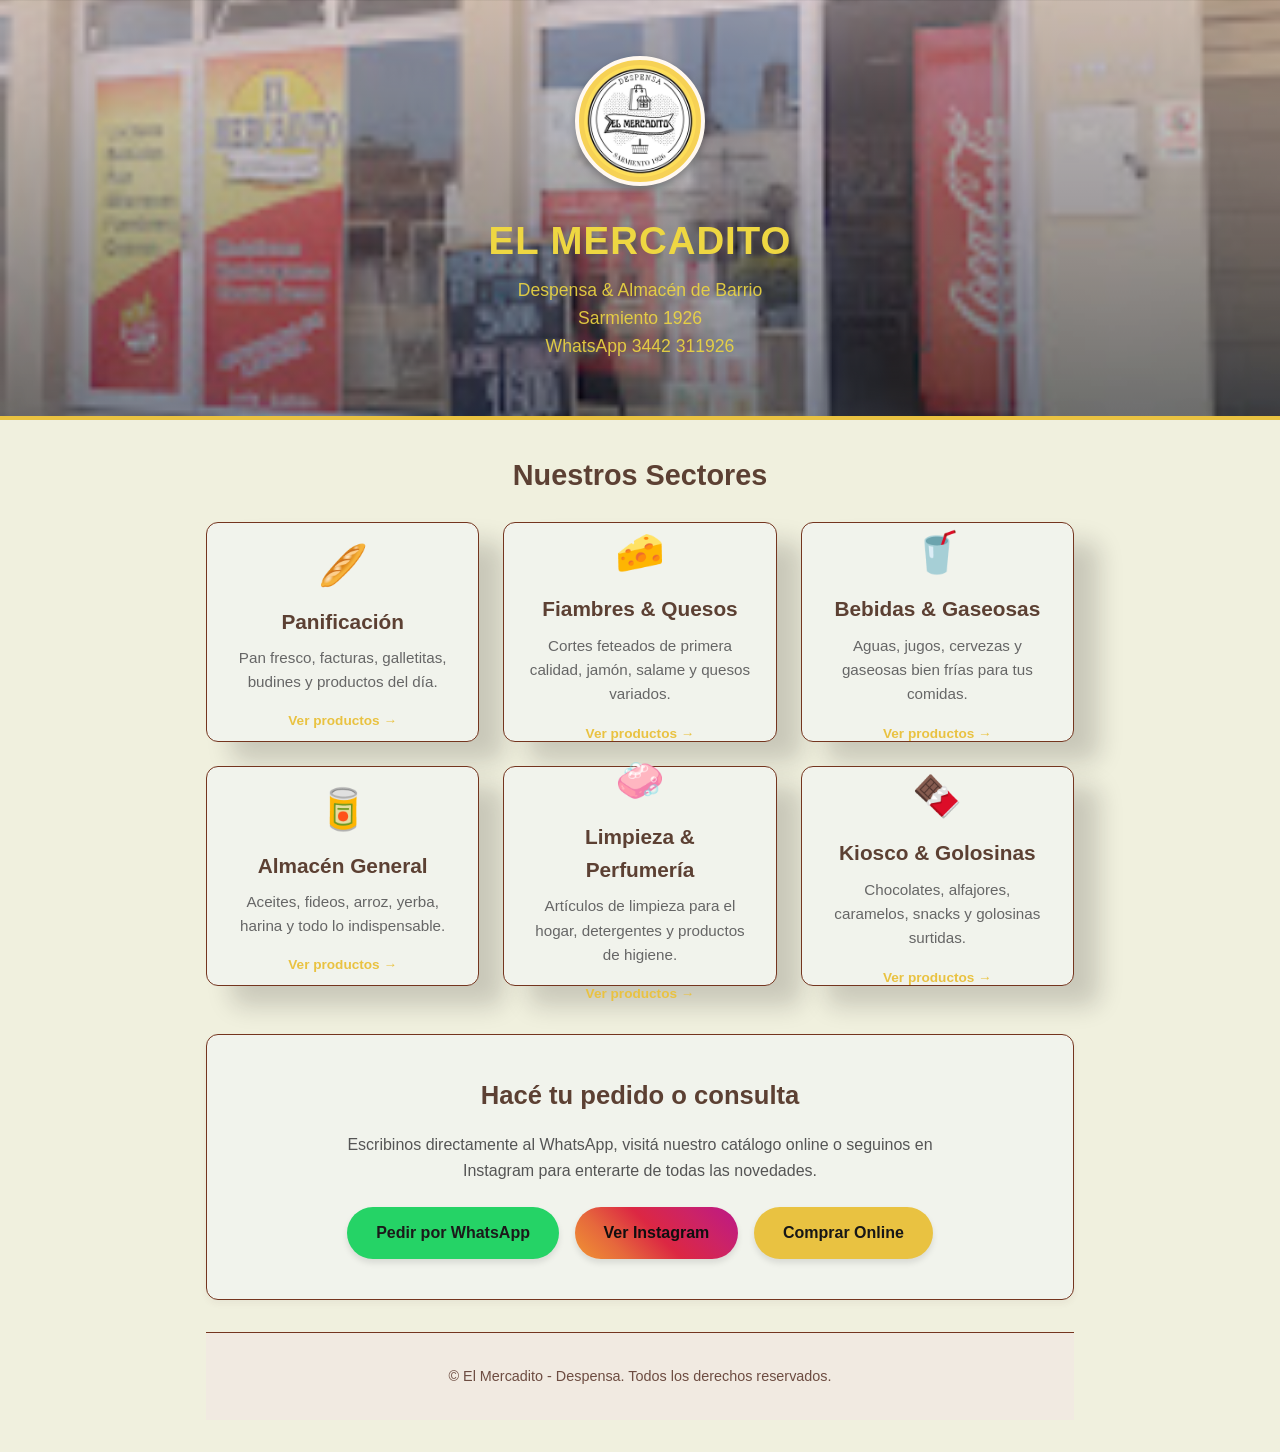
==== index.html @ 83c2efc7 "empezando proyecto" ====
<!DOCTYPE html>
<html lang="es">
<head>
  <meta charset="UTF-8">
  <meta name="viewport" content="width=device-width, initial-scale=1.0">
  <title>El Mercadito - Despensa & Almacén</title>
  <link rel="stylesheet" href="estilos.css">
</head>

<body>
  <header>
    <div class="logo-container">
      <img src="./imagenes/logo.jpeg" alt="Logo El Mercadito Despensa">
    </div>
    <h1>EL MERCADITO</h1>
    <p>Despensa & Almacén de Barrio</p>
    <p>Sarmiento 1926</p>
    <p>WhatsApp 3442 311926</p>
  </header>

  <div class="container">
    <h2 class="section-title">Nuestros Sectores</h2>

    <div class="grid">
      <a href="panificacion.html" class="card-link">
        <div class="card">
          <span class="card-icon">🥖</span>
          <h3>Panificación</h3>
          <p>Pan fresco, facturas, galletitas, budines y productos del día.</p>
          <span class="badge-click">Ver productos &rarr;</span>
        </div>
      </a>

      <a href="fiambres.html" class="card-link">
        <div class="card">
          <span class="card-icon">🧀</span>
          <h3>Fiambres & Quesos</h3>
          <p>Cortes feteados de primera calidad, jamón, salame y quesos variados.</p>
          <span class="badge-click">Ver productos &rarr;</span>
        </div>
      </a>

      <a href="bebidas.html" class="card-link">
        <div class="card">
          <span class="card-icon">🥤</span>
          <h3>Bebidas & Gaseosas</h3>
          <p>Aguas, jugos, cervezas y gaseosas bien frías para tus comidas.</p>
          <span class="badge-click">Ver productos &rarr;</span>
        </div>
      </a>

      <a href="almacen.html" class="card-link">
        <div class="card">
          <span class="card-icon">🥫</span>
          <h3>Almacén General</h3>
          <p>Aceites, fideos, arroz, yerba, harina y todo lo indispensable.</p>
          <span class="badge-click">Ver productos &rarr;</span>
        </div>
      </a>

      <a href="limpieza.html" class="card-link">
        <div class="card">
          <span class="card-icon">🧼</span>
          <h3>Limpieza & Perfumería</h3>
          <p>Artículos de limpieza para el hogar, detergentes y productos de higiene.</p>
          <span class="badge-click">Ver productos &rarr;</span>
        </div>
      </a>

      <a href="kiosco.html" class="card-link">
        <div class="card">
          <span class="card-icon">🍫</span>
          <h3>Kiosco & Golosinas</h3>
          <p>Chocolates, alfajores, caramelos, snacks y golosinas surtidas.</p>
          <span class="badge-click">Ver productos &rarr;</span>
        </div>
      </a>
    </div>

   <div class="info-section">
      <h2>Hacé tu pedido o consulta</h2>
      <p>Escribinos directamente al WhatsApp, visitá nuestro catálogo online o seguinos en Instagram para enterarte de todas las novedades.</p>
      <div class="cta-container">
        <a href="https://wa.me/5493442311926" target="_blank" class="btn btn-whatsapp">Pedir por WhatsApp</a>
        <a href="https://www.instagram.com/elmercadito.despensa" target="_blank" class="btn btn-instagram">Ver Instagram</a>
        <a href="https://tu-tienda-online.com" target="_blank" class="btn btn-shop">Comprar Online</a>
      </div>
    </div>

   
  <footer>
    <p>&copy; El Mercadito - Despensa. Todos los derechos reservados.</p>
  </footer>
</body>
</html>
---- estilos.css ----
:root {
  --primary: #5c4033;
  --accent: #e9c241;
  --bg: #f0f0de;
  --text: #0b0707;
  --card-bg: #f1f3ec;
  --card-border: #74351f;
}

* { box-sizing: border-box; margin: 0; padding: 0; font-family: 'Segoe UI', Tahoma, Geneva, Verdana, sans-serif; }
body { background-color: var(--bg); color: var(--text); line-height: 1.6; }

header {
  background-image: linear-gradient(rgba(193, 164, 164, 0.4), rgba(0, 0, 0, 0.4)), url('./imagenes/despensa.jpg');
  background-size: cover;
  background-position: center;
  color: #eed742;
  text-align: center;
  padding: 3.5rem 1rem;
  border-bottom: 4px solid var(--accent);
}


.grid { 
  display: grid; 
  grid-template-columns: repeat(auto-fit, minmax(260px, 1fr)); 
  gap: 1.5rem; 
  margin-bottom: 3rem; 
}

.card { 
  background: var(--card-bg); 
  padding: 1.8rem 1.5rem; 
  border-radius: 12px; 
  border: 1px solid var(--card-border); 
  box-shadow: 25px 20px 25px rgba(30, 24, 21, 0.18); 
  text-align: center; 
  transition: transform 0.2s, box-shadow 1ms; 
  height: 220px;
  display: flex;
  flex-direction: column;
  justify-content: center;
}

.logo-container { margin-bottom: 1rem; }
.logo-container img { width: 130px; height: 130px; border-radius: 50%; object-fit: contain; background-color: #f6d155; border: 4px solid #fff8f0; box-shadow: 0 4px 10px rgba(0,0,0,0.3); padding: 5px; }
header h1 { font-size: 2.4rem; font-weight: 700; margin-bottom: 0.3rem; letter-spacing: 1px; }
header p { font-size: 1.1rem; opacity: 0.9; }
.container { max-width: 900px; margin: 2rem auto; padding: 0 1rem; }
.section-title { color: var(--primary); text-align: center; font-size: 1.8rem; margin-bottom: 1.5rem; }

.card:hover { transform: translateY(-3px); box-shadow: 0 8px 15px rgba(92, 64, 51, 0.1); }
.card-link { text-decoration: none; color: inherit; display: block; }
.card-icon { font-size: 2.5rem; margin-bottom: 0.5rem; display: inline-block; }
.card h3 { color: var(--primary); margin-bottom: 0.5rem; font-size: 1.3rem; }
.card p { color: #666; font-size: 0.95rem; }
.badge-click { display: inline-block; margin-top: 1rem; font-size: 0.85rem; color: var(--accent); font-weight: bold; }
.info-section { background: var(--card-bg); padding: 2.5rem 2rem; border-radius: 12px; border: 1px solid var(--card-border); box-shadow: 0 4px 6px rgba(92, 64, 51, 0.05); margin-bottom: 2rem; text-align: center; }
.info-section h2 { color: var(--primary); margin-bottom: 1rem; font-size: 1.6rem; }
.info-section p { max-width: 600px; margin: 0 auto 1.5rem auto; color: #555; }
.cta-container { display: flex; flex-wrap: wrap; justify-content: center; gap: 1rem; margin-top: 1.5rem; }
.btn { display: inline-flex; align-items: center; justify-content: center; padding: 0.8rem 1.8rem; border-radius: 30px; text-decoration: none; font-weight: bold; transition: transform 0.2s, box-shadow 0.2s; box-shadow: 0 4px 6px rgba(0,0,0,0.1); }
.btn:hover { transform: translateY(-2px); box-shadow: 0 6px 12px rgba(0,0,0,0.15); }
.btn-instagram { background: linear-gradient(45deg, #f09433, #e6683c, #dc2743, #cc2366, #bc1888); color: white; }
.btn-whatsapp { background-color: #25d366; color: white; }
footer { text-align: center; padding: 2rem 1rem; font-size: 0.9rem; color: #6d4c41; border-top: 1px solid var(--card-border); background-color: #f1eae1; }

.btn-instagram { background: linear-gradient(45deg, #f09433, #e6683c, #dc2743, #cc2366, #bc1888); color: rgb(16, 15, 15); }
.btn-whatsapp { background-color: #25d366; color: rgb(27, 26, 26); }
.btn-shop { background-color: var(--accent); color: rgb(23, 23, 23); }
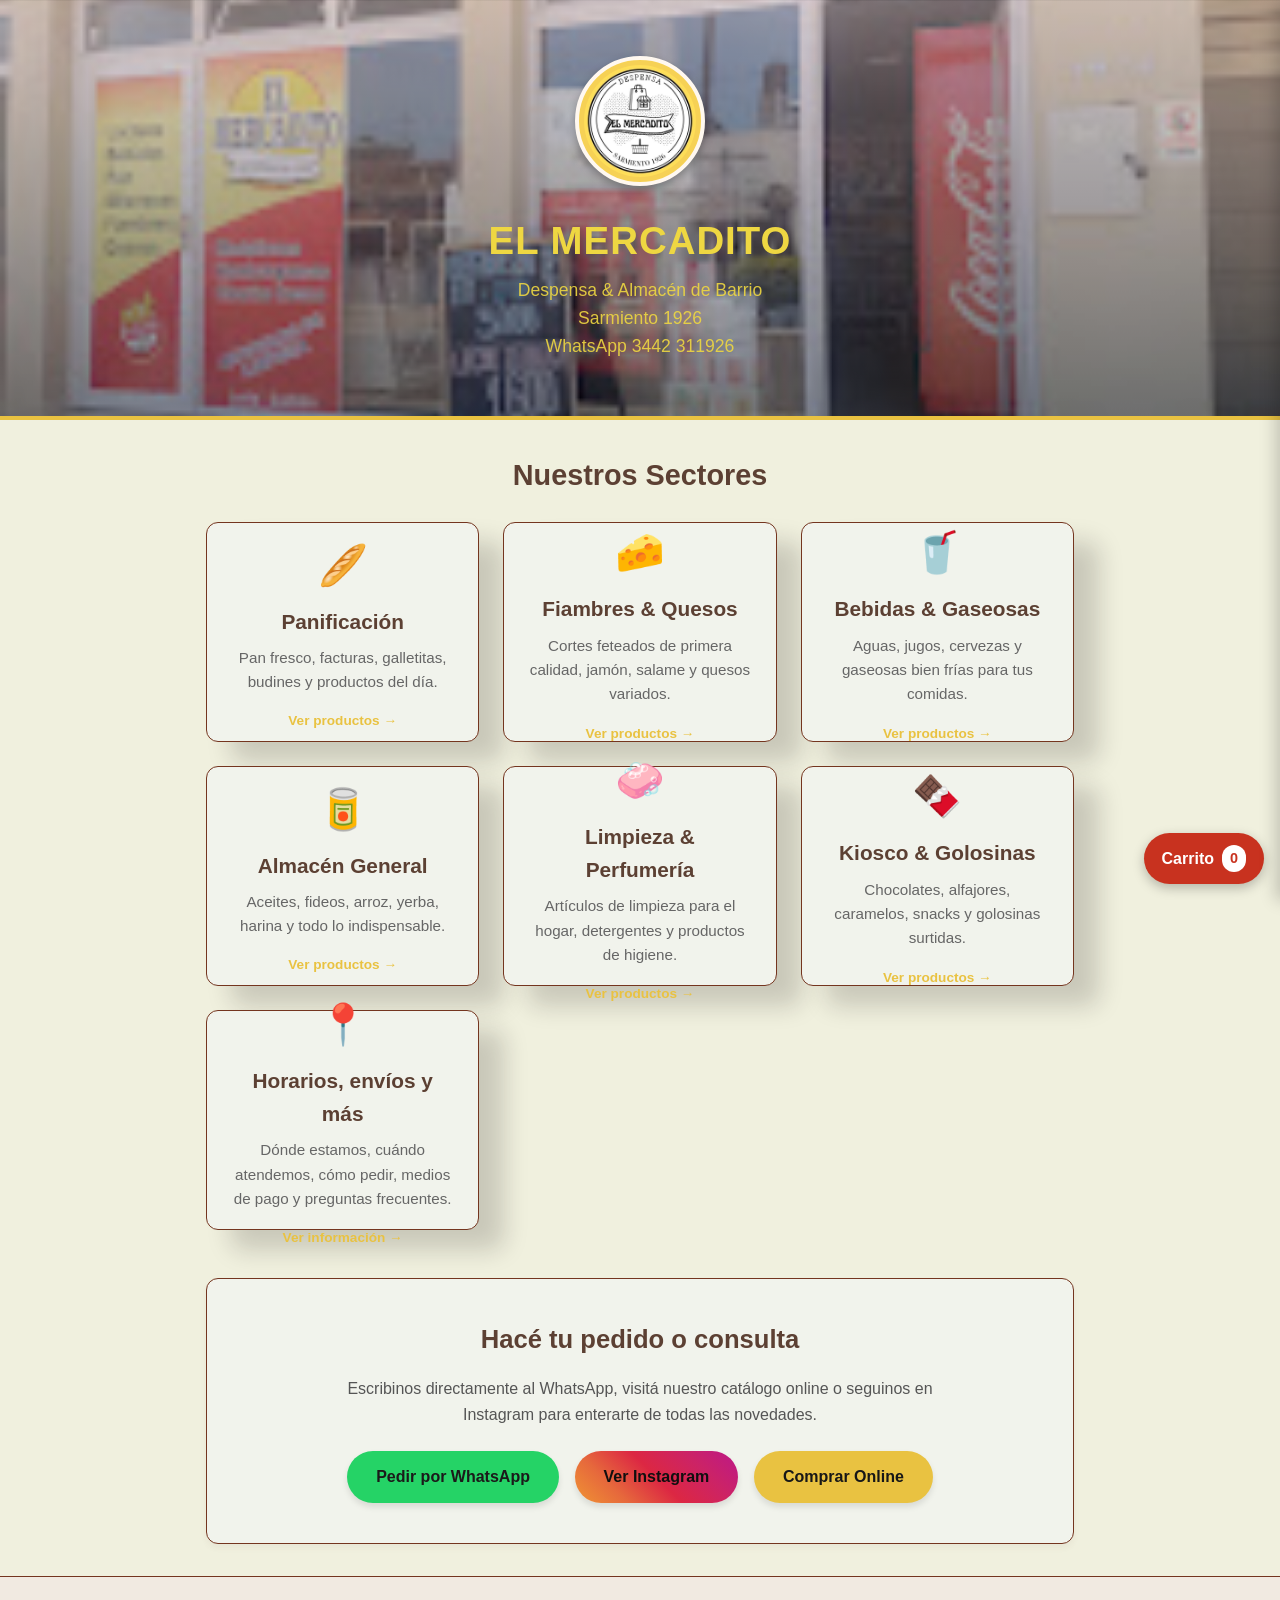
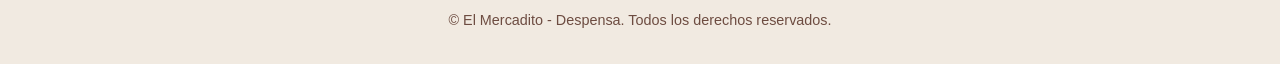
==== commit 22383f7e: "carrito agregado mas info del local" ====
--- a/index.html
+++ b/index.html
@@ -5,6 +5,8 @@
   <meta name="viewport" content="width=device-width, initial-scale=1.0">
   <title>El Mercadito - Despensa & Almacén</title>
   <link rel="stylesheet" href="estilos.css">
+  <link rel="stylesheet" href="carrito.css">
+  <script src="carrito.js" defer></script>
 </head>
 
 <body>
@@ -75,9 +77,18 @@
           <span class="badge-click">Ver productos &rarr;</span>
         </div>
       </a>
+
+      <a href="nosotros.html" class="card-link">
+        <div class="card">
+          <span class="card-icon">📍</span>
+          <h3>Horarios, envíos y más</h3>
+          <p>Dónde estamos, cuándo atendemos, cómo pedir, medios de pago y preguntas frecuentes.</p>
+          <span class="badge-click">Ver información &rarr;</span>
+        </div>
+      </a>
     </div>
 
-   <div class="info-section">
+    <div class="info-section">
       <h2>Hacé tu pedido o consulta</h2>
       <p>Escribinos directamente al WhatsApp, visitá nuestro catálogo online o seguinos en Instagram para enterarte de todas las novedades.</p>
       <div class="cta-container">
@@ -86,13 +97,10 @@
         <a href="https://tu-tienda-online.com" target="_blank" class="btn btn-shop">Comprar Online</a>
       </div>
     </div>
+  </div>
 
-   
   <footer>
     <p>&copy; El Mercadito - Despensa. Todos los derechos reservados.</p>
   </footer>
 </body>
-</html>
-
-
-
+</html>
--- a/carrito.css
+++ b/carrito.css
@@ -0,0 +1,293 @@
+/* Estilos del carrito de El Mercadito.
+   Cambiá estos colores para que combinen con estilos.css */
+:root {
+  --carrito-color: #c8321f;
+  --carrito-color-texto: #ffffff;
+  --carrito-fondo-panel: #ffffff;
+  --carrito-texto: #222222;
+  --carrito-borde: #dddddd;
+}
+
+.carrito-boton {
+  position: fixed;
+  right: 16px;
+  bottom: 16px;
+  z-index: 1000;
+  display: flex;
+  align-items: center;
+  gap: 8px;
+  padding: 12px 18px;
+  border: none;
+  border-radius: 999px;
+  background: var(--carrito-color);
+  color: var(--carrito-color-texto);
+  font: inherit;
+  font-weight: 600;
+  cursor: pointer;
+  box-shadow: 0 4px 12px rgba(0, 0, 0, 0.25);
+}
+
+.carrito-boton:focus-visible,
+.carrito-panel button:focus-visible,
+.btn-agregar:focus-visible {
+  outline: 3px solid #2b2118;
+  outline-offset: 2px;
+}
+
+.carrito-contador {
+  min-width: 24px;
+  padding: 2px 8px;
+  border-radius: 999px;
+  background: var(--carrito-color-texto);
+  color: var(--carrito-color);
+  font-size: 0.9em;
+  text-align: center;
+}
+
+.carrito-fondo {
+  position: fixed;
+  inset: 0;
+  z-index: 1001;
+  background: rgba(0, 0, 0, 0.45);
+  opacity: 0;
+  pointer-events: none;
+  transition: opacity 0.2s;
+}
+
+.carrito-fondo.abierto {
+  opacity: 1;
+  pointer-events: auto;
+}
+
+.carrito-panel {
+  position: fixed;
+  top: 0;
+  right: 0;
+  z-index: 1002;
+  display: flex;
+  flex-direction: column;
+  width: min(380px, 100%);
+  height: 100%;
+  background: var(--carrito-fondo-panel);
+  color: var(--carrito-texto);
+  box-shadow: -4px 0 16px rgba(0, 0, 0, 0.2);
+  transform: translateX(100%);
+  transition: transform 0.25s ease;
+}
+
+.carrito-panel.abierto {
+  transform: translateX(0);
+}
+
+.carrito-cabecera {
+  display: flex;
+  align-items: center;
+  justify-content: space-between;
+  padding: 16px;
+  border-bottom: 1px solid var(--carrito-borde);
+}
+
+.carrito-cabecera h2 {
+  margin: 0;
+  font-size: 1.25rem;
+}
+
+.carrito-cerrar {
+  border: none;
+  background: none;
+  font-size: 1.8rem;
+  line-height: 1;
+  cursor: pointer;
+  color: inherit;
+}
+
+.carrito-lista {
+  flex: 1;
+  margin: 0;
+  padding: 0;
+  overflow-y: auto;
+  list-style: none;
+}
+
+.carrito-vacio {
+  padding: 24px 16px;
+  color: #666;
+}
+
+.carrito-item {
+  padding: 12px 16px;
+  border-bottom: 1px solid var(--carrito-borde);
+}
+
+.carrito-item-info {
+  display: flex;
+  justify-content: space-between;
+  gap: 12px;
+  margin-bottom: 8px;
+}
+
+.carrito-item-nombre {
+  font-weight: 600;
+}
+
+.carrito-item-controles {
+  display: flex;
+  align-items: center;
+  gap: 10px;
+}
+
+.carrito-item-controles button {
+  min-width: 32px;
+  height: 32px;
+  border: 1px solid var(--carrito-borde);
+  border-radius: 6px;
+  background: #f6f6f6;
+  font: inherit;
+  cursor: pointer;
+}
+
+.carrito-item-controles .carrito-quitar {
+  margin-left: auto;
+  padding: 0 10px;
+  border-color: transparent;
+  background: none;
+  color: #a33;
+  text-decoration: underline;
+}
+
+.carrito-pie {
+  display: flex;
+  flex-direction: column;
+  gap: 8px;
+  padding: 16px;
+  border-top: 1px solid var(--carrito-borde);
+}
+
+.carrito-total {
+  margin: 0 0 4px;
+  font-size: 1.15rem;
+}
+
+.carrito-pie button {
+  padding: 12px;
+  border: 1px solid var(--carrito-color);
+  border-radius: 8px;
+  font: inherit;
+  font-weight: 600;
+  cursor: pointer;
+}
+
+.carrito-vaciar {
+  background: none;
+  color: var(--carrito-color);
+}
+
+.carrito-enviar {
+  background: var(--carrito-color);
+  color: var(--carrito-color-texto);
+}
+
+.carrito-pie button:disabled {
+  opacity: 0.5;
+  cursor: not-allowed;
+}
+
+@media (prefers-reduced-motion: reduce) {
+  .carrito-panel,
+  .carrito-fondo {
+    transition: none;
+  }
+}
+
+/* ---------- Pantalla previa al envío ---------- */
+.carrito-panel [hidden] {
+  display: none !important;
+}
+
+.carrito-datos {
+  display: flex;
+  flex: 1;
+  flex-direction: column;
+  gap: 14px;
+  padding: 16px;
+  overflow-y: auto;
+}
+
+.carrito-datos label {
+  display: flex;
+  flex-direction: column;
+  gap: 4px;
+  font-weight: 600;
+}
+
+.carrito-datos input[type="text"],
+.carrito-datos select,
+.carrito-datos textarea {
+  padding: 10px;
+  border: 1px solid var(--carrito-borde);
+  border-radius: 8px;
+  font: inherit;
+  font-weight: 400;
+  color: var(--carrito-texto);
+  background: #fff;
+}
+
+.carrito-datos input[type="text"]:focus-visible,
+.carrito-datos select:focus-visible,
+.carrito-datos textarea:focus-visible {
+  outline: 3px solid #2b2118;
+  outline-offset: 1px;
+}
+
+.carrito-datos fieldset {
+  display: flex;
+  flex-direction: column;
+  gap: 8px;
+  margin: 0;
+  padding: 0;
+  border: none;
+}
+
+.carrito-datos legend {
+  padding: 0;
+  margin-bottom: 6px;
+  font-weight: 600;
+}
+
+.carrito-datos .carrito-opcion {
+  flex-direction: row;
+  align-items: center;
+  gap: 8px;
+  font-weight: 400;
+}
+
+.carrito-error {
+  min-height: 1.2em;
+  margin: 0;
+  color: #a33;
+  font-weight: 600;
+}
+
+.carrito-datos button {
+  padding: 12px;
+  border: 1px solid var(--carrito-color);
+  border-radius: 8px;
+  font: inherit;
+  font-weight: 600;
+  cursor: pointer;
+}
+
+.carrito-confirmar {
+  background: var(--carrito-color);
+  color: var(--carrito-color-texto);
+}
+
+.carrito-volver {
+  background: none;
+  color: var(--carrito-color);
+}
+
+.carrito-ayuda {
+  font-weight: 400;
+  color: #555;
+}
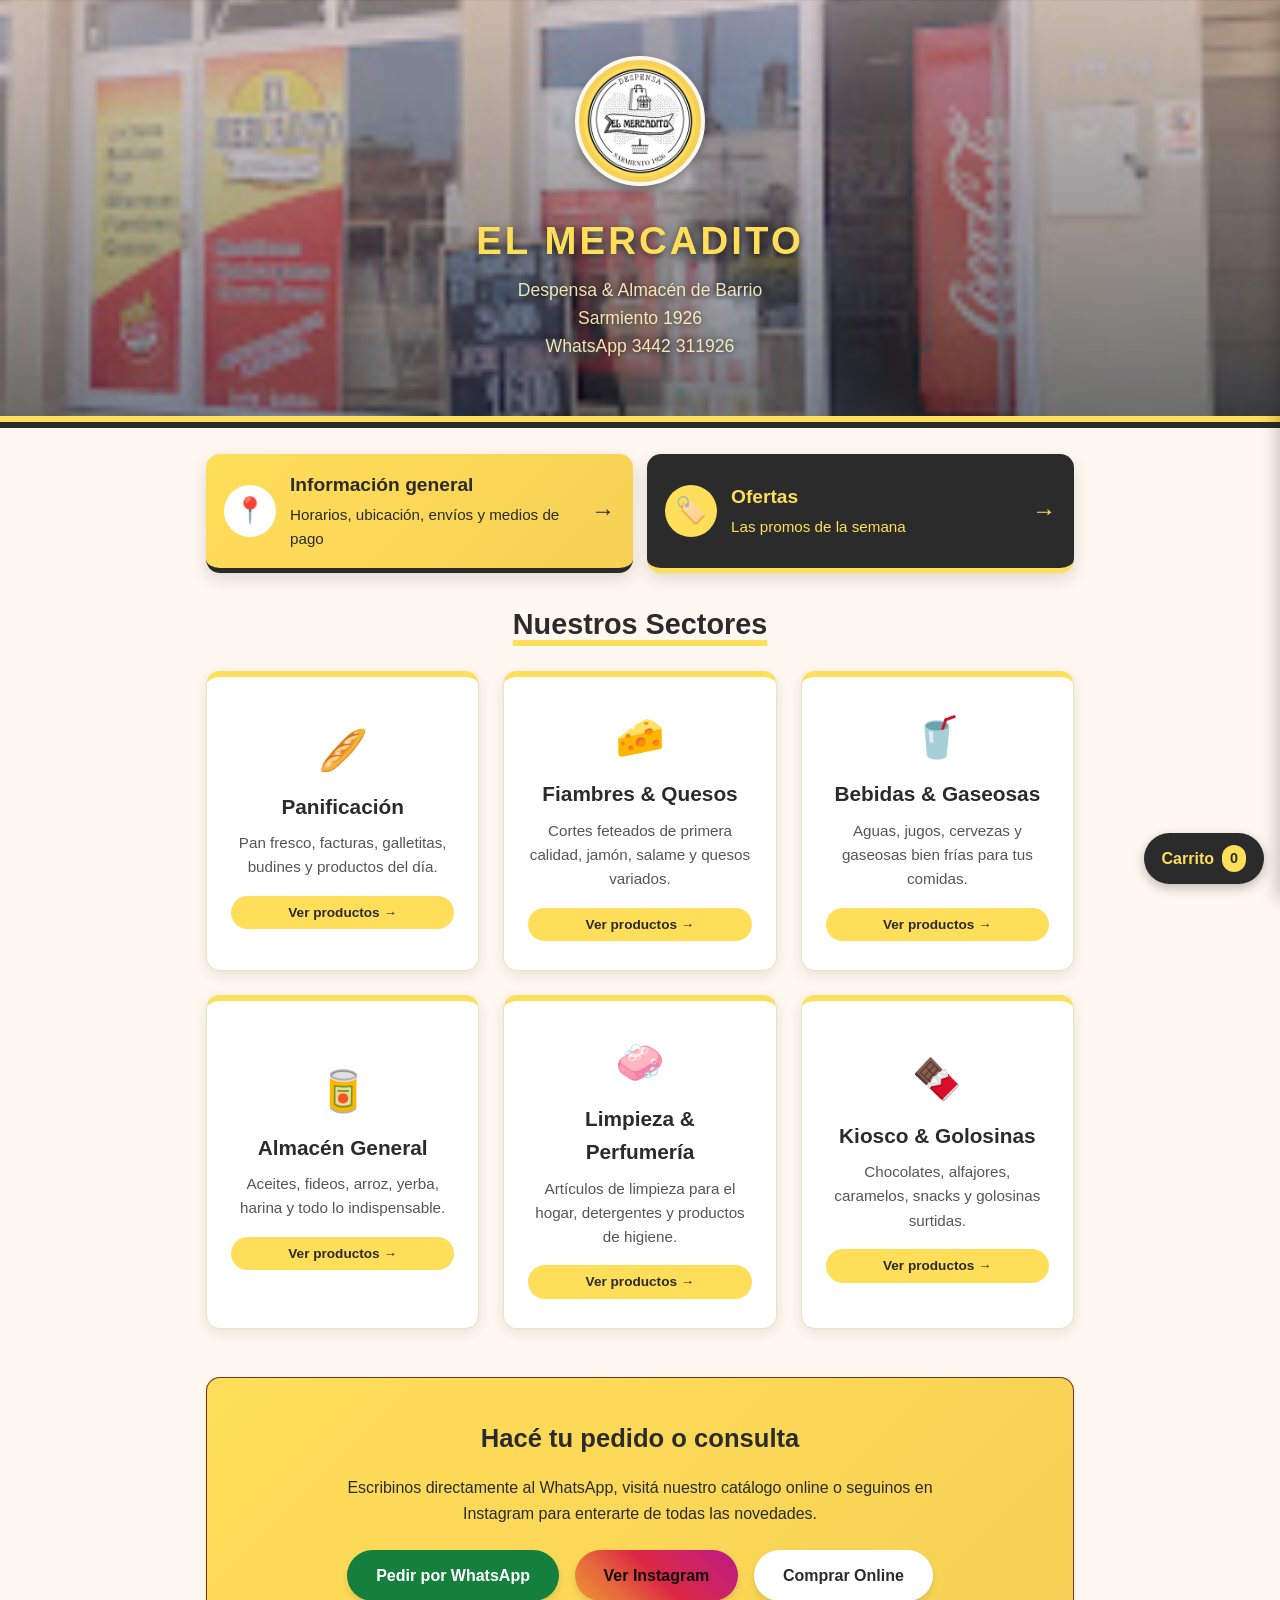
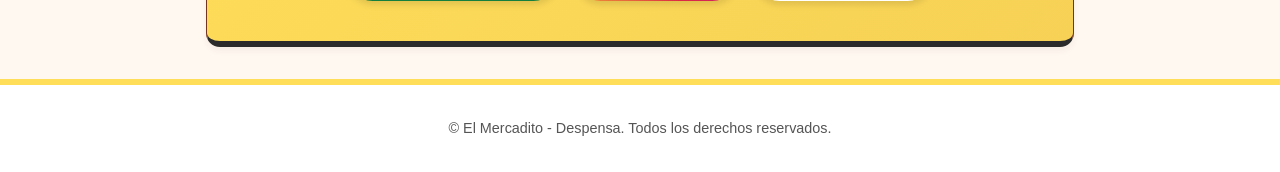
==== commit ae7a6147: "cambios generales" ====
--- a/index.html
+++ b/index.html
@@ -5,6 +5,7 @@
   <meta name="viewport" content="width=device-width, initial-scale=1.0">
   <title>El Mercadito - Despensa & Almacén</title>
   <link rel="stylesheet" href="estilos.css">
+  <link rel="stylesheet" href="tema.css">
   <link rel="stylesheet" href="carrito.css">
   <script src="carrito.js" defer></script>
 </head>
@@ -21,6 +22,23 @@
   </header>
 
   <div class="container">
+    <div class="accesos">
+      <a href="nosotros.html" class="acceso acceso-info">
+        <span class="acceso-icono" aria-hidden="true">📍</span>
+        <span class="acceso-texto">
+          <strong>Información general</strong>
+          <span>Horarios, ubicación, envíos y medios de pago</span>
+        </span>
+      </a>
+      <a href="ofertas.html" class="acceso acceso-ofertas">
+        <span class="acceso-icono" aria-hidden="true">🏷️</span>
+        <span class="acceso-texto">
+          <strong>Ofertas</strong>
+          <span>Las promos de la semana</span>
+        </span>
+      </a>
+    </div>
+
     <h2 class="section-title">Nuestros Sectores</h2>
 
     <div class="grid">
@@ -77,15 +95,6 @@
           <span class="badge-click">Ver productos &rarr;</span>
         </div>
       </a>
-
-      <a href="nosotros.html" class="card-link">
-        <div class="card">
-          <span class="card-icon">📍</span>
-          <h3>Horarios, envíos y más</h3>
-          <p>Dónde estamos, cuándo atendemos, cómo pedir, medios de pago y preguntas frecuentes.</p>
-          <span class="badge-click">Ver información &rarr;</span>
-        </div>
-      </a>
     </div>
 
     <div class="info-section">
@@ -103,4 +112,4 @@
     <p>&copy; El Mercadito - Despensa. Todos los derechos reservados.</p>
   </footer>
 </body>
-</html>+</html>
--- a/tema.css
+++ b/tema.css
@@ -0,0 +1,414 @@
+/* Tema de El Mercadito: la paleta sale del logo (amarillo, crema y gris oscuro).
+   Se carga DESPUÉS de estilos.css en cada página, así que solo pisa
+   colores, bordes, sombras y detalles. No cambia la estructura ni los tamaños. */
+
+:root {
+  --mc-amarillo: #ffde59;        /* amarillo del logo */
+  --mc-amarillo-aro: #f6d155;    /* amarillo del aro del logo (para hover) */
+  --mc-amarillo-suave: #fff6c2;  /* amarillo clarito para fondos */
+  --mc-crema: #fff8f0;           /* crema del interior del logo */
+  --mc-tinta: #2b2b2b;           /* gris muy oscuro del dibujo del logo */
+  --mc-gris: #555555;            /* gris del dibujo, para textos secundarios */
+  --mc-borde: #ece3c2;
+  --mc-verde: #15803d;           /* botones que llevan a WhatsApp */
+  --mc-verde-oscuro: #0f6a31;
+}
+
+body {
+  background: var(--mc-crema);
+  color: var(--mc-tinta);
+}
+
+/* ---------- Encabezado ---------- */
+header {
+  margin-bottom: 6px;
+  border-bottom: 6px solid var(--mc-amarillo);
+  box-shadow: 0 6px 0 var(--mc-tinta); /* franja oscura debajo de la amarilla */
+}
+
+header h1 {
+  color: var(--mc-amarillo);
+  letter-spacing: 0.08em;
+  text-shadow: 0 2px 8px rgba(0, 0, 0, 0.55);
+}
+
+header p {
+  color: var(--mc-amarillo-suave);
+  text-shadow: 0 1px 6px rgba(0, 0, 0, 0.7); /* se lee mejor sobre la foto */
+}
+
+/* ---------- Títulos ---------- */
+.section-title {
+  color: var(--mc-tinta);
+  text-decoration: underline;
+  text-decoration-color: var(--mc-amarillo);
+  text-decoration-thickness: 6px;
+  text-decoration-skip-ink: none;
+  text-underline-offset: 6px;
+}
+
+.section-desc {
+  color: var(--mc-gris);
+  text-align: center;
+}
+
+.back-btn {
+  color: var(--mc-tinta);
+  font-weight: 700;
+  text-decoration-color: var(--mc-amarillo);
+  text-decoration-thickness: 3px;
+  text-underline-offset: 4px;
+}
+
+.back-btn:hover {
+  background: var(--mc-amarillo);
+}
+
+/* ---------- Tarjetas de sectores (index) ---------- */
+.card-link {
+  color: inherit;
+  text-decoration: none;
+}
+
+.card {
+  background: #fff;
+  border: 1px solid var(--mc-borde);
+  border-top: 6px solid var(--mc-amarillo);
+  border-radius: 14px;
+  box-shadow: 0 4px 14px rgba(43, 43, 43, 0.1);
+  transition: transform 0.2s ease, box-shadow 0.2s ease, border-top-color 0.2s ease;
+}
+
+.card-link:hover .card,
+.card-link:focus-visible .card {
+  border-top-color: var(--mc-tinta);
+  box-shadow: 0 10px 24px rgba(43, 43, 43, 0.18);
+  transform: translateY(-4px);
+}
+
+.card h3 {
+  color: var(--mc-tinta);
+}
+
+.card p {
+  color: var(--mc-gris);
+}
+
+.badge-click {
+  display: inline-block;
+  padding: 6px 14px;
+  border-radius: 999px;
+  background: var(--mc-amarillo);
+  color: var(--mc-tinta);
+  font-weight: 700;
+}
+
+/* ---------- Productos ---------- */
+.product-card {
+  overflow: hidden;
+  background: #fff;
+  border: 1px solid var(--mc-borde);
+  border-top: 6px solid var(--mc-amarillo);
+  border-radius: 14px;
+  box-shadow: 0 4px 14px rgba(43, 43, 43, 0.1);
+}
+
+/* Tarjetas más chicas: ancho fijo, foto más baja y textos más compactos */
+/* Los productos quedan centrados y, si no entran, pasan a la fila de abajo (sin deslizar) */
+.scroll-container {
+  display: flex;
+  flex-direction: row;
+  flex-wrap: wrap;
+  align-items: stretch;
+  justify-content: center;
+  gap: 16px;
+  margin: 16px auto 0;
+  padding: 0 0 24px;
+  overflow: visible;
+}
+
+.product-card {
+  display: flex;
+  flex: 0 0 220px;
+  flex-direction: column;
+  width: 220px;
+  min-width: 0;
+  max-width: 220px;
+  margin: 0;
+}
+
+.product-img {
+  display: block;
+  flex: none;
+  width: 100%;
+  height: 140px;
+  object-fit: cover;
+}
+
+.product-content {
+  display: flex;
+  flex: 1;
+  flex-direction: column;
+  padding: 12px;
+}
+
+.product-content h3 {
+  margin: 0 0 4px;
+  color: var(--mc-tinta);
+  font-size: 1.05rem;
+  line-height: 1.25;
+}
+
+.product-content p {
+  margin: 0 0 10px;
+  color: var(--mc-gris);
+  font-size: 0.88rem;
+  line-height: 1.4;
+}
+
+.product-footer {
+  display: flex;
+  flex-wrap: wrap;
+  align-items: center;
+  gap: 8px;
+  margin-top: auto;
+}
+
+.product-price {
+  margin-right: auto;
+  padding: 2px 8px;
+  font-size: 0.85rem;
+  border-radius: 999px;
+  background: var(--mc-amarillo-suave);
+  color: var(--mc-tinta);
+  font-weight: 700;
+}
+
+/* "Agregar": oscuro con letras amarillas */
+.btn-buy {
+  display: inline-block;
+  padding: 7px 14px;
+  font-size: 0.9rem;
+  border: 2px solid var(--mc-tinta);
+  border-radius: 999px;
+  background: var(--mc-tinta);
+  color: var(--mc-amarillo);
+  font: inherit;
+  font-weight: 700;
+  text-decoration: none;
+  cursor: pointer;
+  transition: background 0.15s ease, color 0.15s ease;
+}
+
+.btn-buy:hover {
+  background: var(--mc-amarillo);
+  color: var(--mc-tinta);
+}
+
+.btn-buy:disabled {
+  opacity: 0.7;
+  cursor: default;
+}
+
+/* ---------- Bloque de contacto ---------- */
+.info-section {
+  border-bottom: 6px solid var(--mc-tinta);
+  border-radius: 14px;
+  background: linear-gradient(135deg, var(--mc-amarillo) 0%, var(--mc-amarillo-aro) 100%);
+  color: var(--mc-tinta);
+}
+
+.info-section h2,
+.info-section p {
+  color: var(--mc-tinta);
+}
+
+/* Botones de contacto: Instagram y los demás conservan los colores de estilos.css.
+   Solo se tocan WhatsApp (verde) y "Comprar Online" (versión clara). */
+/* WhatsApp: verde */
+.btn-whatsapp {
+  border-color: var(--mc-verde);
+  background: var(--mc-verde);
+  color: #fff;
+}
+
+.btn-whatsapp:hover {
+  border-color: var(--mc-verde-oscuro);
+  background: var(--mc-verde-oscuro);
+  color: #fff;
+}
+
+/* "Comprar Online": versión clara */
+.btn-shop {
+  background: #fff;
+  color: var(--mc-tinta);
+}
+
+.btn-shop:hover {
+  background: var(--mc-tinta);
+  color: var(--mc-amarillo);
+}
+
+/* ---------- Pie de página ---------- */
+footer {
+  border-top: 6px solid var(--mc-amarillo);
+  background: #fff;
+  color: var(--mc-gris);
+}
+
+footer p {
+  color: inherit;
+}
+
+/* ---------- Accesos destacados: Información general y Ofertas (index) ---------- */
+.accesos {
+  display: flex;
+  flex-wrap: wrap;
+  gap: 14px;
+  margin: 0 0 28px;
+}
+
+.acceso {
+  display: flex;
+  flex: 1 1 260px;
+  align-items: center;
+  gap: 14px;
+  padding: 16px 18px;
+  border-radius: 14px;
+  box-shadow: 0 6px 16px rgba(43, 43, 43, 0.15);
+  text-decoration: none;
+  transition: transform 0.2s ease, box-shadow 0.2s ease;
+}
+
+.acceso:hover,
+.acceso:focus-visible {
+  box-shadow: 0 10px 22px rgba(43, 43, 43, 0.25);
+  transform: translateY(-3px);
+}
+
+.acceso::after {
+  content: "→";
+  flex: none;
+  font-size: 1.5rem;
+  font-weight: 700;
+}
+
+.acceso-icono {
+  display: flex;
+  flex: none;
+  align-items: center;
+  justify-content: center;
+  width: 52px;
+  height: 52px;
+  border-radius: 50%;
+  background: #fff;
+  font-size: 1.6rem;
+  line-height: 1;
+}
+
+.acceso-texto {
+  display: flex;
+  flex: 1;
+  flex-direction: column;
+  gap: 2px;
+  font-size: 0.95rem;
+}
+
+.acceso-texto strong {
+  font-size: 1.2rem;
+}
+
+/* Información general: amarillo */
+.acceso-info {
+  border-bottom: 5px solid var(--mc-tinta);
+  background: linear-gradient(135deg, var(--mc-amarillo) 0%, var(--mc-amarillo-aro) 100%);
+  color: var(--mc-tinta);
+}
+
+/* Ofertas: oscuro con letras amarillas */
+.acceso-ofertas {
+  border-bottom: 5px solid var(--mc-amarillo);
+  background: var(--mc-tinta);
+  color: var(--mc-amarillo);
+}
+
+.acceso-ofertas .acceso-icono {
+  background: var(--mc-amarillo);
+}
+
+/* ---------- Tarjetas de sectores: que el contenido no se salga de la tarjeta ---------- */
+.grid {
+  grid-auto-rows: auto;
+}
+
+.card-link {
+  display: flex;
+}
+
+.card {
+  flex: 1;
+  height: auto;
+  box-sizing: border-box;
+}
+
+/* ---------- Ofertas ---------- */
+.product-card.oferta {
+  position: relative;
+}
+
+.oferta-etiqueta {
+  position: absolute;
+  top: 10px;
+  left: 10px;
+  z-index: 1;
+  padding: 4px 12px;
+  border: 2px solid var(--mc-tinta);
+  border-radius: 999px;
+  background: var(--mc-amarillo);
+  box-shadow: 0 2px 6px rgba(43, 43, 43, 0.25);
+  color: var(--mc-tinta);
+  font-size: 0.85rem;
+  font-weight: 800;
+  letter-spacing: 0.05em;
+}
+
+.precio-anterior {
+  margin-right: 6px;
+  color: var(--mc-gris);
+  font-weight: 400;
+}
+
+/* ---------- Texto que falta completar ----------
+   Buscá "COMPLETAR" en VS Code (Ctrl + Shift + F) y reemplazá cada marca antes de publicar. */
+.completar {
+  padding: 0 4px;
+  border: 1px dashed var(--mc-tinta);
+  border-radius: 4px;
+  background: #fff;
+  color: var(--mc-tinta);
+  font-style: italic;
+  font-weight: 700;
+}
+
+/* ---------- Accesibilidad ---------- */
+a:focus-visible,
+button:focus-visible,
+summary:focus-visible {
+  outline: 3px solid var(--mc-tinta);
+  outline-offset: 2px;
+}
+
+@media (prefers-reduced-motion: reduce) {
+  .card,
+  .btn-buy,
+  .acceso {
+    transition: none;
+  }
+
+  .card-link:hover .card,
+  .card-link:focus-visible .card,
+  .acceso:hover,
+  .acceso:focus-visible {
+    transform: none;
+  }
+}
--- a/carrito.css
+++ b/carrito.css
@@ -1,11 +1,13 @@
 /* Estilos del carrito de El Mercadito.
    Cambiá estos colores para que combinen con estilos.css */
 :root {
-  --carrito-color: #c8321f;
-  --carrito-color-texto: #ffffff;
+  --carrito-color: #2b2b2b;
+  --carrito-color-texto: #ffde59;
   --carrito-fondo-panel: #ffffff;
   --carrito-texto: #222222;
   --carrito-borde: #dddddd;
+  --carrito-verde: #15803d;        /* botones de WhatsApp */
+  --carrito-verde-oscuro: #0f6a31;
 }
 
 .carrito-boton {
@@ -30,7 +32,7 @@
 .carrito-boton:focus-visible,
 .carrito-panel button:focus-visible,
 .btn-agregar:focus-visible {
-  outline: 3px solid #2b2118;
+  outline: 3px solid #2b2b2b;
   outline-offset: 2px;
 }
 
@@ -89,7 +91,11 @@
 
 .carrito-cabecera h2 {
   margin: 0;
+  color: var(--carrito-texto);
   font-size: 1.25rem;
+  text-align: left;
+  text-shadow: none;
+  letter-spacing: normal;
 }
 
 .carrito-cerrar {
@@ -151,7 +157,7 @@
   padding: 0 10px;
   border-color: transparent;
   background: none;
-  color: #a33;
+  color: var(--carrito-color);
   text-decoration: underline;
 }
 
@@ -182,9 +188,16 @@
   color: var(--carrito-color);
 }
 
+/* Botones que llevan a WhatsApp: verde */
 .carrito-enviar {
-  background: var(--carrito-color);
-  color: var(--carrito-color-texto);
+  border-color: var(--carrito-verde);
+  background: var(--carrito-verde);
+  color: #fff;
+}
+
+.carrito-enviar:hover:not(:disabled) {
+  border-color: var(--carrito-verde-oscuro);
+  background: var(--carrito-verde-oscuro);
 }
 
 .carrito-pie button:disabled {
@@ -235,7 +248,7 @@
 .carrito-datos input[type="text"]:focus-visible,
 .carrito-datos select:focus-visible,
 .carrito-datos textarea:focus-visible {
-  outline: 3px solid #2b2118;
+  outline: 3px solid #2b2b2b;
   outline-offset: 1px;
 }
 
@@ -264,8 +277,8 @@
 .carrito-error {
   min-height: 1.2em;
   margin: 0;
-  color: #a33;
-  font-weight: 600;
+  color: var(--carrito-color);
+  font-weight: 700;
 }
 
 .carrito-datos button {
@@ -278,8 +291,14 @@
 }
 
 .carrito-confirmar {
-  background: var(--carrito-color);
-  color: var(--carrito-color-texto);
+  border-color: var(--carrito-verde);
+  background: var(--carrito-verde);
+  color: #fff;
+}
+
+.carrito-confirmar:hover {
+  border-color: var(--carrito-verde-oscuro);
+  background: var(--carrito-verde-oscuro);
 }
 
 .carrito-volver {
